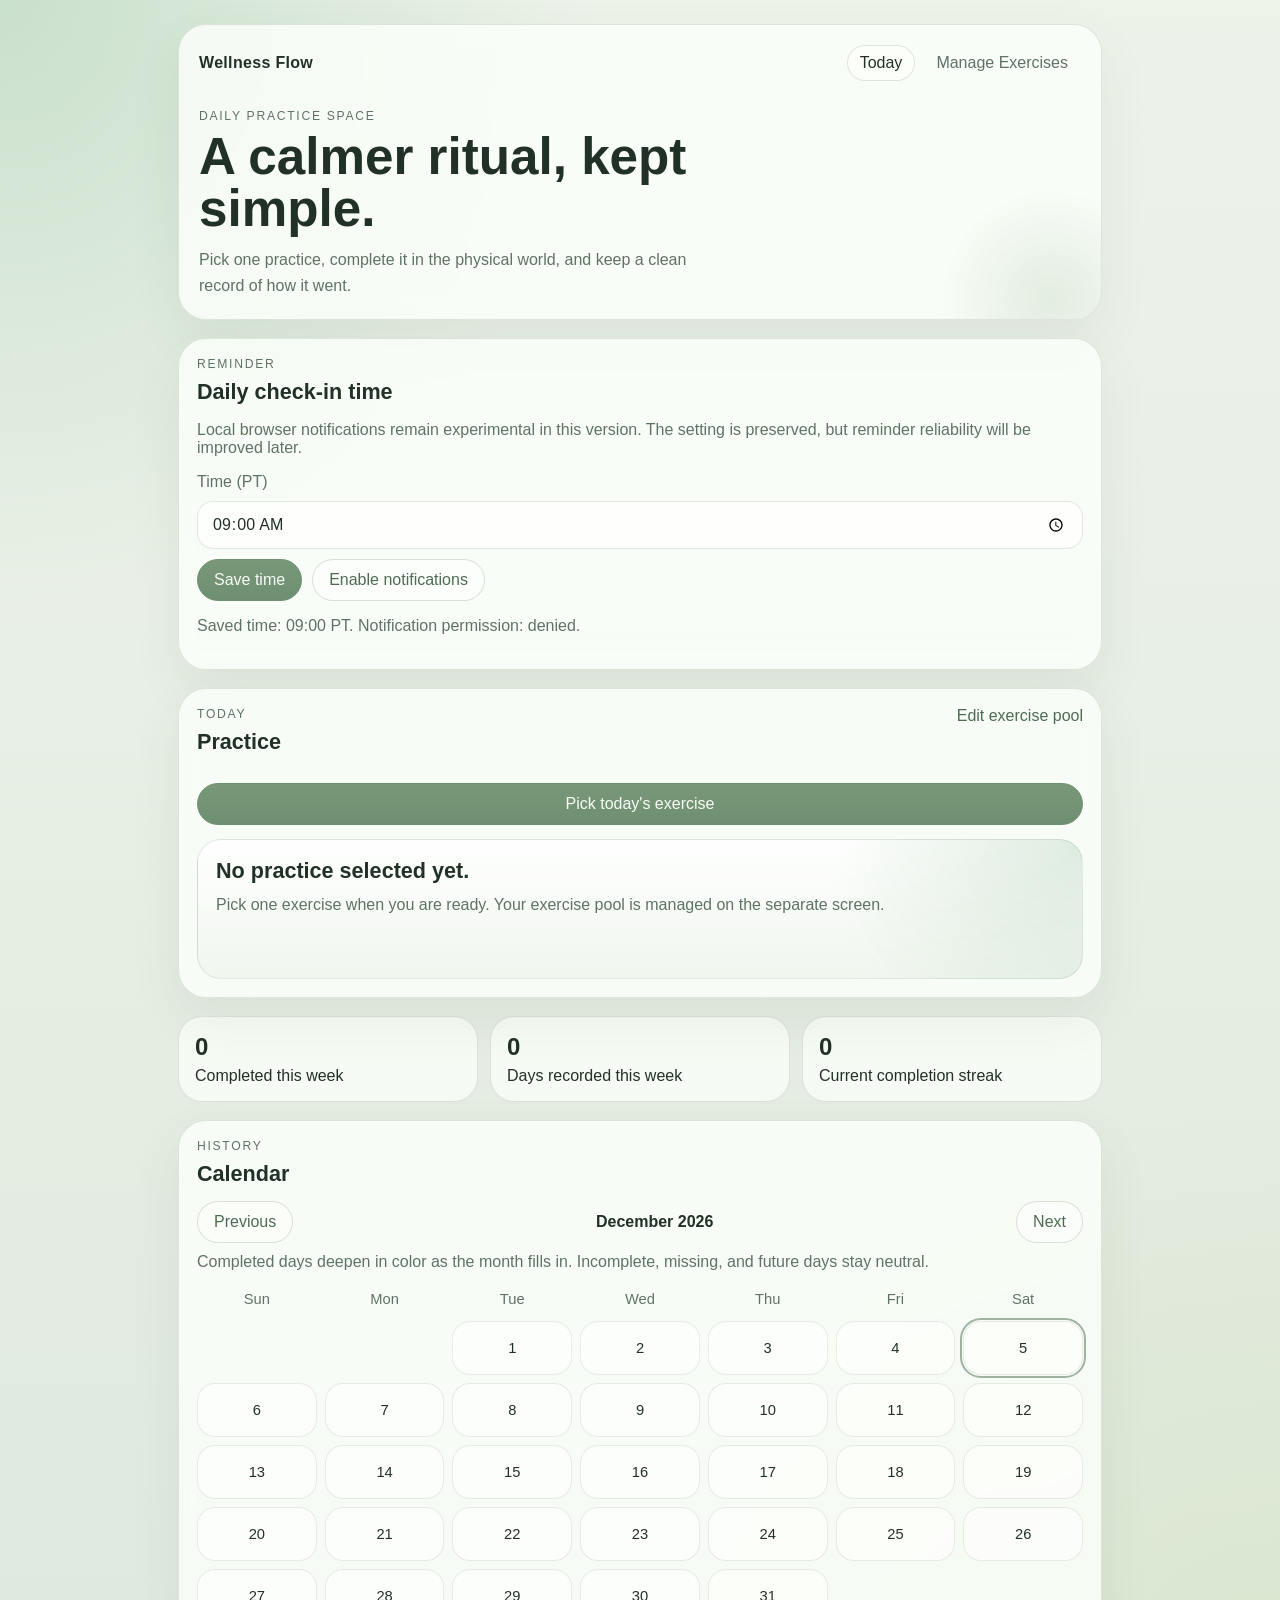
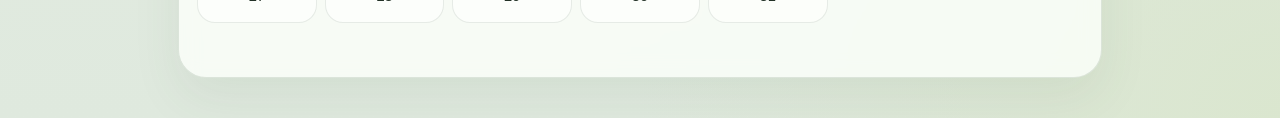
==== index.html @ dbfeb9e3 "Initial wellness flow app" ====
<!doctype html>
<html lang="en">
  <head>
    <meta charset="UTF-8" />
    <meta name="viewport" content="width=device-width, initial-scale=1.0" />
    <meta name="theme-color" content="#8ea889" />
    <meta name="apple-mobile-web-app-capable" content="yes" />
    <meta name="apple-mobile-web-app-status-bar-style" content="default" />
    <link rel="manifest" href="manifest.webmanifest" />
    <link rel="stylesheet" href="styles.css" />
    <title>Wellness Flow</title>
  </head>
  <body data-page="home">
    <main class="app-shell">
      <header class="hero-panel">
        <nav class="top-nav" aria-label="Primary">
          <a class="brand" href="index.html">Wellness Flow</a>
          <div class="nav-links">
            <a class="nav-link is-active" href="index.html">Today</a>
            <a class="nav-link" href="manage.html">Manage Exercises</a>
          </div>
        </nav>
        <div class="hero-copy">
          <p class="eyebrow">Daily practice space</p>
          <h1>A calmer ritual, kept simple.</h1>
          <p class="hero-text">
            Pick one practice, complete it in the physical world, and keep a clean record of how it went.
          </p>
        </div>
      </header>

      <section class="card reminder-card" aria-labelledby="reminder-title">
        <div class="section-heading">
          <div>
            <p class="eyebrow">Reminder</p>
            <h2 id="reminder-title">Daily check-in time</h2>
          </div>
        </div>
        <p class="muted">
          Local browser notifications remain experimental in this version. The setting is preserved, but reminder reliability will be improved later.
        </p>
        <div class="row">
          <label for="reminder-time">Time (PT)</label>
          <input id="reminder-time" type="time" value="09:00" />
          <button id="save-reminder" type="button">Save time</button>
          <button id="enable-notifications" type="button" class="ghost">Enable notifications</button>
        </div>
        <p id="reminder-status" class="status"></p>
      </section>

      <section class="card practice-card" aria-labelledby="today-title">
        <div class="section-heading">
          <div>
            <p class="eyebrow">Today</p>
            <h2 id="today-title">Practice</h2>
          </div>
          <a class="text-link" href="manage.html">Edit exercise pool</a>
        </div>
        <button id="pick-exercise" type="button">Pick today&apos;s exercise</button>
        <div id="selected-exercise" class="selected"></div>
        <form id="log-form" class="stack hidden">
          <label for="mood-rating">Mood rating (optional)</label>
          <select id="mood-rating">
            <option value="">No rating</option>
            <option value="1">1 - Very low</option>
            <option value="2">2 - Low</option>
            <option value="3">3 - Neutral</option>
            <option value="4">4 - Good</option>
            <option value="5">5 - Very good</option>
          </select>
          <textarea id="log-note" rows="3" placeholder="Write anything worth remembering."></textarea>
          <div class="row">
            <button id="mark-complete" type="button">Completed</button>
            <button id="mark-incomplete" type="button" class="ghost">Not completed</button>
          </div>
        </form>
      </section>

      <section class="stats-grid" aria-label="Progress overview">
        <div id="stats" class="stats"></div>
      </section>

      <section class="card" aria-labelledby="calendar-title">
        <div class="section-heading">
          <div>
            <p class="eyebrow">History</p>
            <h2 id="calendar-title">Calendar</h2>
          </div>
        </div>
        <div class="row between">
          <button id="prev-month" type="button" class="ghost">Previous</button>
          <strong id="month-label"></strong>
          <button id="next-month" type="button" class="ghost">Next</button>
        </div>
        <div id="calendar-legend" class="legend muted"></div>
        <div id="calendar" class="calendar"></div>
        <div id="day-detail" class="muted detail-box"></div>
      </section>
    </main>

    <script src="app.js"></script>
  </body>
</html>
---- styles.css ----
:root {
  --bg: #eef3ea;
  --bg-deep: #dfe9de;
  --card: rgba(252, 255, 250, 0.82);
  --line: rgba(97, 122, 98, 0.18);
  --text: #223126;
  --muted: #5f7363;
  --accent: #6f8f72;
  --accent-strong: #4e6b51;
  --accent-soft: #dce9d8;
  --shadow: 0 20px 50px rgba(65, 85, 64, 0.08);
}

* {
  box-sizing: border-box;
}

html {
  min-height: 100%;
}

body {
  margin: 0;
  min-height: 100vh;
  font-family: "Avenir Next", "Segoe UI", sans-serif;
  color: var(--text);
  background:
    radial-gradient(circle at top left, rgba(197, 222, 201, 0.9), transparent 28%),
    radial-gradient(circle at bottom right, rgba(218, 230, 206, 0.95), transparent 30%),
    linear-gradient(180deg, var(--bg) 0%, var(--bg-deep) 100%);
}

a {
  color: inherit;
}

.app-shell {
  max-width: 960px;
  margin: 0 auto;
  padding: 24px 18px 40px;
  display: grid;
  gap: 18px;
}

.hero-panel,
.card {
  border: 1px solid var(--line);
  border-radius: 28px;
  background: var(--card);
  box-shadow: var(--shadow);
  backdrop-filter: blur(10px);
}

.hero-panel {
  padding: 20px;
  overflow: hidden;
  position: relative;
}

.hero-panel::after {
  content: "";
  position: absolute;
  inset: auto -60px -90px auto;
  width: 220px;
  height: 220px;
  border-radius: 50%;
  background: radial-gradient(circle, rgba(154, 185, 149, 0.24) 0%, transparent 72%);
  pointer-events: none;
}

.hero-compact {
  min-height: 0;
}

.top-nav {
  display: flex;
  justify-content: space-between;
  align-items: center;
  gap: 12px;
  flex-wrap: wrap;
}

.brand {
  font-weight: 600;
  letter-spacing: 0.02em;
  text-decoration: none;
}

.nav-links {
  display: flex;
  gap: 8px;
  flex-wrap: wrap;
}

.nav-link {
  text-decoration: none;
  color: var(--muted);
  padding: 8px 12px;
  border-radius: 999px;
  border: 1px solid transparent;
}

.nav-link.is-active {
  color: var(--text);
  border-color: rgba(90, 118, 91, 0.18);
  background: rgba(255, 255, 255, 0.45);
}

.hero-copy {
  margin-top: 28px;
  max-width: 620px;
}

.eyebrow {
  margin: 0 0 8px;
  font-size: 0.76rem;
  letter-spacing: 0.14em;
  text-transform: uppercase;
  color: var(--muted);
}

h1 {
  margin: 0;
  font-size: clamp(2.1rem, 5vw, 3.2rem);
  line-height: 1.02;
  font-weight: 600;
}

h2 {
  margin: 0;
  font-size: 1.35rem;
  font-weight: 600;
}

.hero-text,
.muted,
.status {
  color: var(--muted);
}

.hero-text {
  margin: 12px 0 0;
  max-width: 56ch;
  font-size: 1rem;
  line-height: 1.6;
}

.card {
  padding: 18px;
}

.section-heading {
  display: flex;
  justify-content: space-between;
  align-items: start;
  gap: 12px;
  margin-bottom: 14px;
}

.text-link {
  color: var(--accent-strong);
  text-decoration: none;
}

.row {
  display: flex;
  gap: 10px;
  flex-wrap: wrap;
  align-items: center;
}

.between {
  justify-content: space-between;
}

.stack {
  display: grid;
  gap: 10px;
}

input,
textarea,
select,
button {
  font: inherit;
}

input,
textarea,
select {
  width: 100%;
  border: 1px solid rgba(97, 122, 98, 0.18);
  background: rgba(255, 255, 255, 0.78);
  color: var(--text);
  border-radius: 16px;
  padding: 12px 14px;
  transition: border-color 0.2s ease, box-shadow 0.2s ease;
}

input:focus,
textarea:focus,
select:focus {
  outline: none;
  border-color: rgba(79, 111, 83, 0.5);
  box-shadow: 0 0 0 4px rgba(111, 143, 114, 0.12);
}

button {
  border: 1px solid var(--accent);
  background: linear-gradient(180deg, #799879 0%, var(--accent) 100%);
  color: #f8fcf6;
  border-radius: 999px;
  padding: 11px 16px;
  cursor: pointer;
  transition: transform 0.15s ease, background 0.2s ease;
}

button:hover {
  transform: translateY(-1px);
  background: linear-gradient(180deg, #6d8a6d 0%, var(--accent-strong) 100%);
}

button.ghost {
  background: rgba(255, 255, 255, 0.45);
  color: var(--accent-strong);
  border-color: rgba(90, 118, 91, 0.22);
}

.reminder-card .row label {
  color: var(--muted);
}

.practice-card {
  display: grid;
  gap: 14px;
}

.selected {
  min-height: 140px;
  padding: 18px;
  border-radius: 24px;
  border: 1px solid rgba(111, 143, 114, 0.18);
  background:
    radial-gradient(circle at top right, rgba(191, 217, 194, 0.5), transparent 28%),
    linear-gradient(180deg, rgba(255, 255, 255, 0.84) 0%, rgba(240, 246, 238, 0.96) 100%);
}

.selected strong {
  display: block;
  font-size: 1.35rem;
  margin-bottom: 8px;
}

.selected p {
  margin: 0;
  line-height: 1.65;
  color: var(--muted);
}

.hidden {
  display: none;
}

.stats-grid {
  display: block;
}

.stats {
  display: grid;
  grid-template-columns: repeat(3, minmax(0, 1fr));
  gap: 12px;
}

.stats .item {
  border: 1px solid var(--line);
  border-radius: 24px;
  padding: 16px;
  background: rgba(252, 255, 250, 0.74);
}

.stats .value {
  display: block;
  margin-bottom: 6px;
  font-size: 1.5rem;
  font-weight: 600;
}

.legend {
  margin: 10px 0 0;
}

.calendar {
  margin-top: 14px;
  display: grid;
  grid-template-columns: repeat(7, minmax(0, 1fr));
  gap: 8px;
}

.day-name,
.day {
  min-height: 54px;
  display: flex;
  align-items: center;
  justify-content: center;
  border-radius: 18px;
  text-align: center;
  font-size: 0.92rem;
}

.day-name {
  min-height: 28px;
  color: var(--muted);
}

.day {
  border: 1px solid rgba(97, 122, 98, 0.14);
  background: rgba(255, 255, 255, 0.55);
  color: var(--text);
}

.day.empty {
  border: 0;
  background: transparent;
}

.day.complete-1 {
  background: #e6eec7;
}

.day.complete-2 {
  background: #dbe8b2;
}

.day.complete-3 {
  background: #cbe0a2;
}

.day.complete-4 {
  background: #b9d88f;
}

.day.complete-5 {
  background: #a3cd82;
}

.day.today {
  outline: 2px solid rgba(79, 111, 83, 0.52);
  outline-offset: 1px;
}

.detail-box {
  margin-top: 12px;
  min-height: 24px;
}

.import-box,
.exercise-list li {
  border: 1px solid var(--line);
  border-radius: 20px;
  background: rgba(255, 255, 255, 0.58);
}

.import-box {
  padding: 14px;
}

.exercise-list {
  list-style: none;
  margin: 0;
  padding: 0;
  display: grid;
  gap: 10px;
}

.exercise-list li {
  padding: 14px;
}

.exercise-list li .top {
  display: flex;
  justify-content: space-between;
  gap: 8px;
  align-items: start;
}

.exercise-list li p {
  margin: 8px 0 0;
  color: var(--muted);
  line-height: 1.55;
  white-space: pre-wrap;
}

@media (max-width: 720px) {
  .app-shell {
    padding: 14px 12px 28px;
  }

  .hero-panel,
  .card {
    border-radius: 24px;
  }

  .hero-copy {
    margin-top: 20px;
  }

  .stats {
    grid-template-columns: 1fr;
  }

  .calendar {
    gap: 6px;
  }

  .day-name,
  .day {
    min-height: 44px;
    border-radius: 14px;
    font-size: 0.82rem;
  }
}
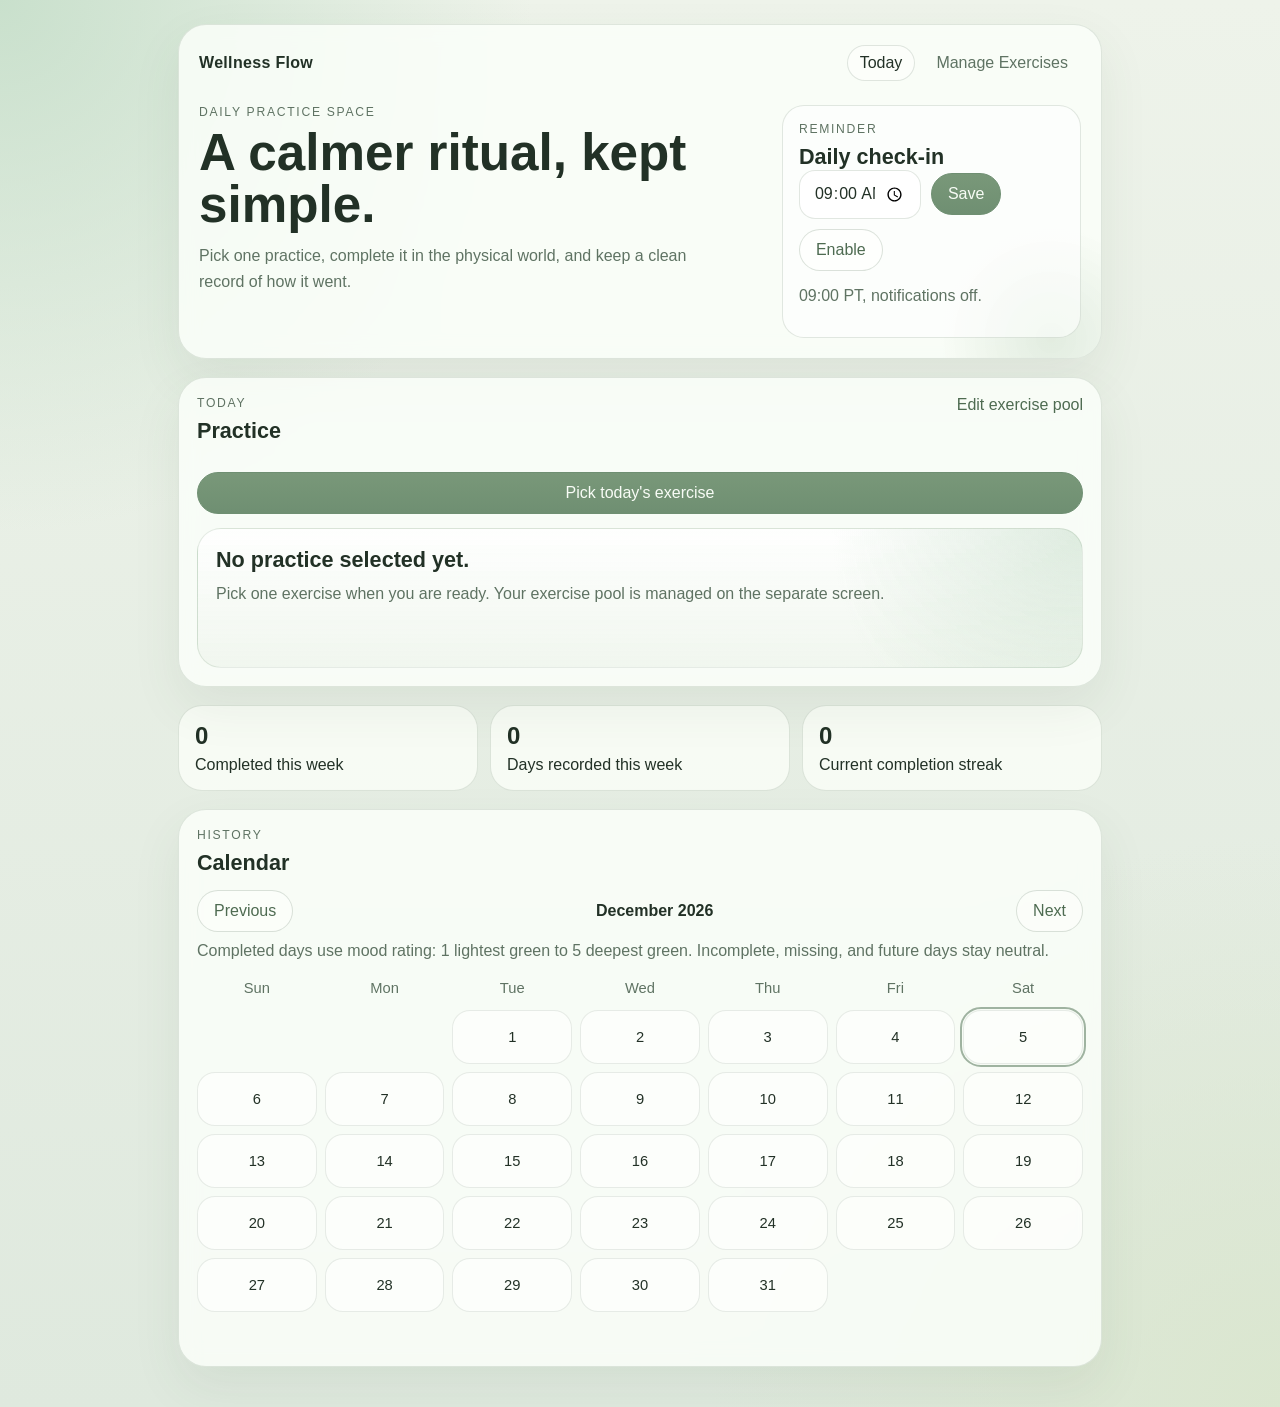
==== commit 51eec936: "Refine hero reminder and rating-based calendar colors" ====
--- a/index.html
+++ b/index.html
@@ -6,6 +6,8 @@
     <meta name="theme-color" content="#8ea889" />
     <meta name="apple-mobile-web-app-capable" content="yes" />
     <meta name="apple-mobile-web-app-status-bar-style" content="default" />
+    <link rel="icon" href="icons/icon-192.png" sizes="192x192" />
+    <link rel="apple-touch-icon" href="icons/icon-192.png" />
     <link rel="manifest" href="manifest.webmanifest" />
     <link rel="stylesheet" href="styles.css" />
     <title>Wellness Flow</title>
@@ -20,33 +22,26 @@
             <a class="nav-link" href="manage.html">Manage Exercises</a>
           </div>
         </nav>
-        <div class="hero-copy">
-          <p class="eyebrow">Daily practice space</p>
-          <h1>A calmer ritual, kept simple.</h1>
-          <p class="hero-text">
-            Pick one practice, complete it in the physical world, and keep a clean record of how it went.
-          </p>
+        <div class="hero-grid">
+          <div class="hero-copy">
+            <p class="eyebrow">Daily practice space</p>
+            <h1>A calmer ritual, kept simple.</h1>
+            <p class="hero-text">
+              Pick one practice, complete it in the physical world, and keep a clean record of how it went.
+            </p>
+          </div>
+          <section class="hero-reminder" aria-labelledby="reminder-title">
+            <p class="eyebrow">Reminder</p>
+            <h2 id="reminder-title">Daily check-in</h2>
+            <div class="row hero-reminder-row">
+              <input id="reminder-time" type="time" value="09:00" aria-label="Reminder time in Pacific Time" />
+              <button id="save-reminder" type="button">Save</button>
+              <button id="enable-notifications" type="button" class="ghost">Enable</button>
+            </div>
+            <p id="reminder-status" class="status"></p>
+          </section>
         </div>
       </header>
-
-      <section class="card reminder-card" aria-labelledby="reminder-title">
-        <div class="section-heading">
-          <div>
-            <p class="eyebrow">Reminder</p>
-            <h2 id="reminder-title">Daily check-in time</h2>
-          </div>
-        </div>
-        <p class="muted">
-          Local browser notifications remain experimental in this version. The setting is preserved, but reminder reliability will be improved later.
-        </p>
-        <div class="row">
-          <label for="reminder-time">Time (PT)</label>
-          <input id="reminder-time" type="time" value="09:00" />
-          <button id="save-reminder" type="button">Save time</button>
-          <button id="enable-notifications" type="button" class="ghost">Enable notifications</button>
-        </div>
-        <p id="reminder-status" class="status"></p>
-      </section>
 
       <section class="card practice-card" aria-labelledby="today-title">
         <div class="section-heading">
--- a/styles.css
+++ b/styles.css
@@ -111,6 +111,35 @@
   max-width: 620px;
 }
 
+.hero-grid {
+  margin-top: 24px;
+  display: grid;
+  grid-template-columns: minmax(0, 1.7fr) minmax(260px, 0.9fr);
+  gap: 18px;
+  align-items: start;
+}
+
+.hero-grid .hero-copy {
+  margin-top: 0;
+}
+
+.hero-reminder {
+  position: relative;
+  z-index: 1;
+  padding: 16px;
+  border: 1px solid rgba(97, 122, 98, 0.18);
+  border-radius: 22px;
+  background: rgba(255, 255, 255, 0.58);
+}
+
+.hero-reminder-row {
+  align-items: stretch;
+}
+
+.hero-reminder-row input {
+  max-width: 122px;
+}
+
 .eyebrow {
   margin: 0 0 8px;
   font-size: 0.76rem;
@@ -226,10 +255,6 @@
   border-color: rgba(90, 118, 91, 0.22);
 }
 
-.reminder-card .row label {
-  color: var(--muted);
-}
-
 .practice-card {
   display: grid;
   gap: 14px;
@@ -324,23 +349,28 @@
 }
 
 .day.complete-1 {
-  background: #e6eec7;
+  background: #edf5e6;
 }
 
 .day.complete-2 {
-  background: #dbe8b2;
+  background: #d9ebcf;
 }
 
 .day.complete-3 {
-  background: #cbe0a2;
+  background: #c1deba;
 }
 
 .day.complete-4 {
-  background: #b9d88f;
+  background: #9ecb98;
 }
 
 .day.complete-5 {
-  background: #a3cd82;
+  background: #6fa06f;
+  color: #f8fcf6;
+}
+
+.day.complete-unrated {
+  background: #dfead8;
 }
 
 .day.today {
@@ -404,6 +434,15 @@
     margin-top: 20px;
   }
 
+  .hero-grid {
+    margin-top: 20px;
+    grid-template-columns: 1fr;
+  }
+
+  .hero-reminder-row input {
+    max-width: none;
+  }
+
   .stats {
     grid-template-columns: 1fr;
   }
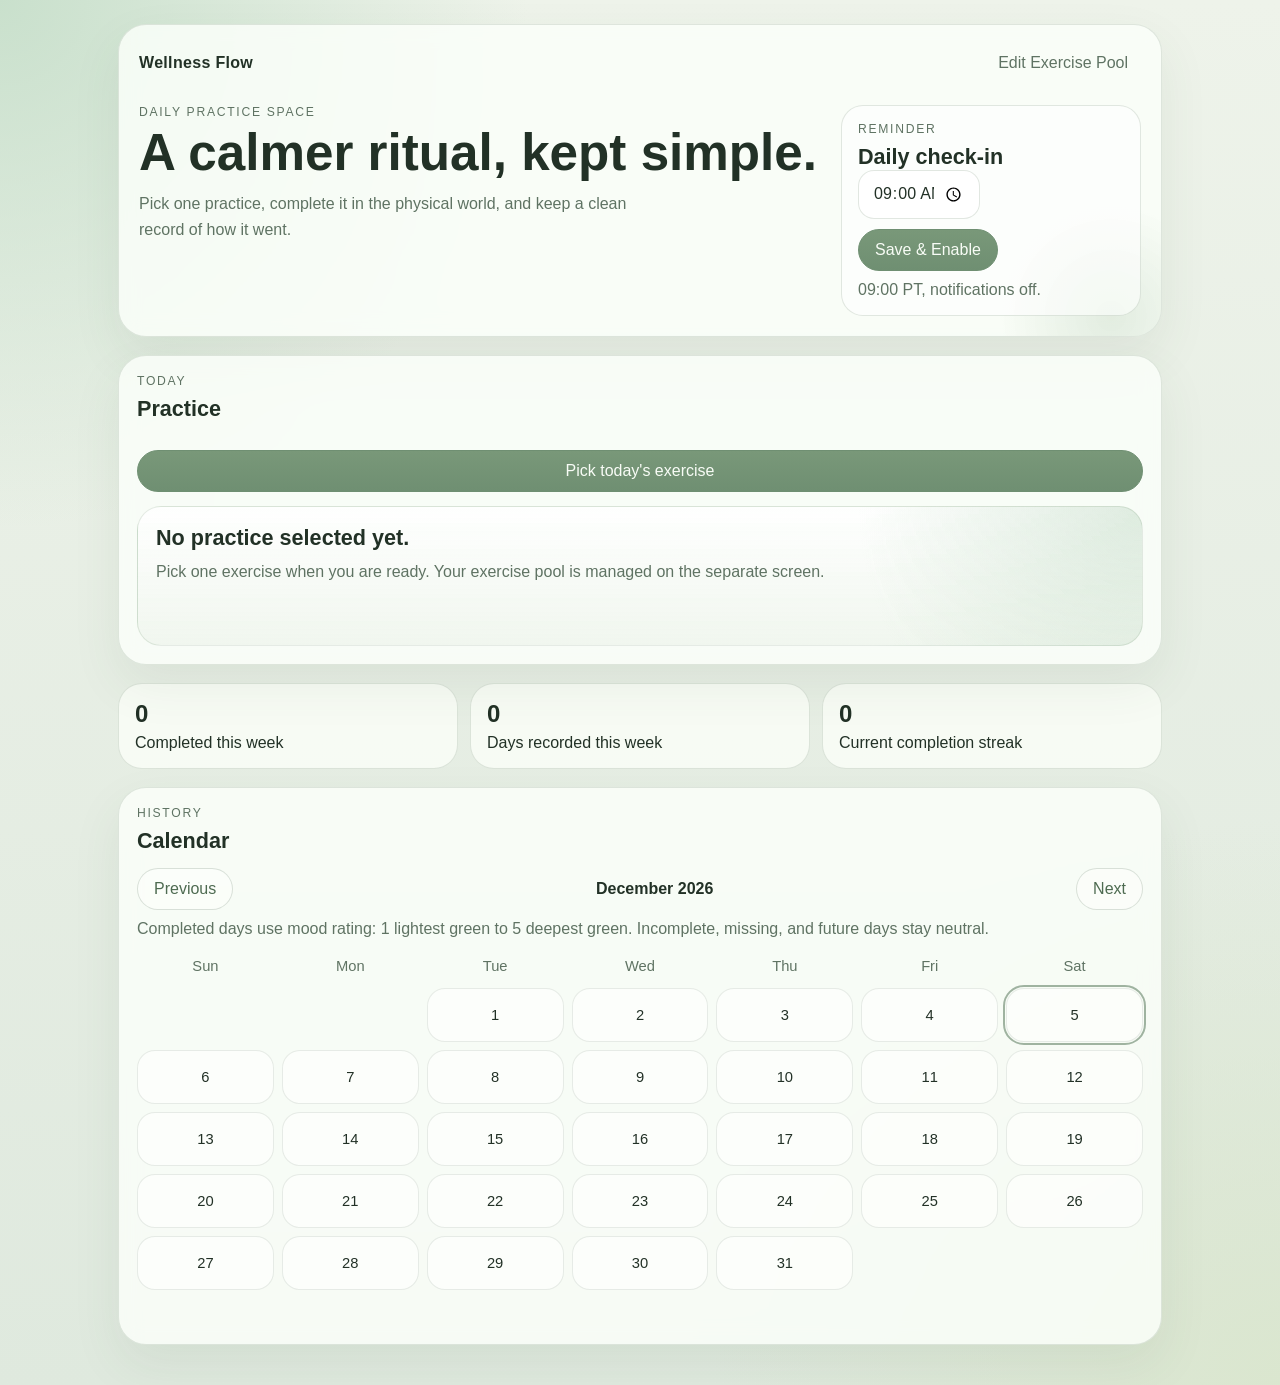
==== commit 7810286b: "Refine reminder UI and simplify navigation" ====
--- a/index.html
+++ b/index.html
@@ -17,10 +17,7 @@
       <header class="hero-panel">
         <nav class="top-nav" aria-label="Primary">
           <a class="brand" href="index.html">Wellness Flow</a>
-          <div class="nav-links">
-            <a class="nav-link is-active" href="index.html">Today</a>
-            <a class="nav-link" href="manage.html">Manage Exercises</a>
-          </div>
+          <a class="nav-link" href="manage.html">Edit Exercise Pool</a>
         </nav>
         <div class="hero-grid">
           <div class="hero-copy">
@@ -35,8 +32,7 @@
             <h2 id="reminder-title">Daily check-in</h2>
             <div class="row hero-reminder-row">
               <input id="reminder-time" type="time" value="09:00" aria-label="Reminder time in Pacific Time" />
-              <button id="save-reminder" type="button">Save</button>
-              <button id="enable-notifications" type="button" class="ghost">Enable</button>
+              <button id="save-reminder" type="button">Save &amp; Enable</button>
             </div>
             <p id="reminder-status" class="status"></p>
           </section>
@@ -49,7 +45,6 @@
             <p class="eyebrow">Today</p>
             <h2 id="today-title">Practice</h2>
           </div>
-          <a class="text-link" href="manage.html">Edit exercise pool</a>
         </div>
         <button id="pick-exercise" type="button">Pick today&apos;s exercise</button>
         <div id="selected-exercise" class="selected"></div>
--- a/styles.css
+++ b/styles.css
@@ -35,7 +35,7 @@
 }
 
 .app-shell {
-  max-width: 960px;
+  max-width: 1080px;
   margin: 0 auto;
   padding: 24px 18px 40px;
   display: grid;
@@ -86,12 +86,6 @@
   text-decoration: none;
 }
 
-.nav-links {
-  display: flex;
-  gap: 8px;
-  flex-wrap: wrap;
-}
-
 .nav-link {
   text-decoration: none;
   color: var(--muted);
@@ -108,14 +102,14 @@
 
 .hero-copy {
   margin-top: 28px;
-  max-width: 620px;
+  max-width: 100%;
 }
 
 .hero-grid {
   margin-top: 24px;
   display: grid;
-  grid-template-columns: minmax(0, 1.7fr) minmax(260px, 0.9fr);
-  gap: 18px;
+  grid-template-columns: minmax(0, 1fr) 300px;
+  gap: 20px;
   align-items: start;
 }
 
@@ -134,10 +128,16 @@
 
 .hero-reminder-row {
   align-items: stretch;
+  flex-wrap: nowrap;
 }
 
 .hero-reminder-row input {
   max-width: 122px;
+  min-width: 122px;
+}
+
+.hero-reminder .status {
+  margin: 10px 0 0;
 }
 
 .eyebrow {
@@ -255,6 +255,11 @@
   border-color: rgba(90, 118, 91, 0.22);
 }
 
+button.is-ready {
+  background: linear-gradient(180deg, #6d8a6d 0%, var(--accent-strong) 100%);
+  border-color: var(--accent-strong);
+}
+
 .practice-card {
   display: grid;
   gap: 14px;
@@ -439,8 +444,13 @@
     grid-template-columns: 1fr;
   }
 
+  .hero-reminder-row {
+    flex-wrap: wrap;
+  }
+
   .hero-reminder-row input {
     max-width: none;
+    min-width: 0;
   }
 
   .stats {
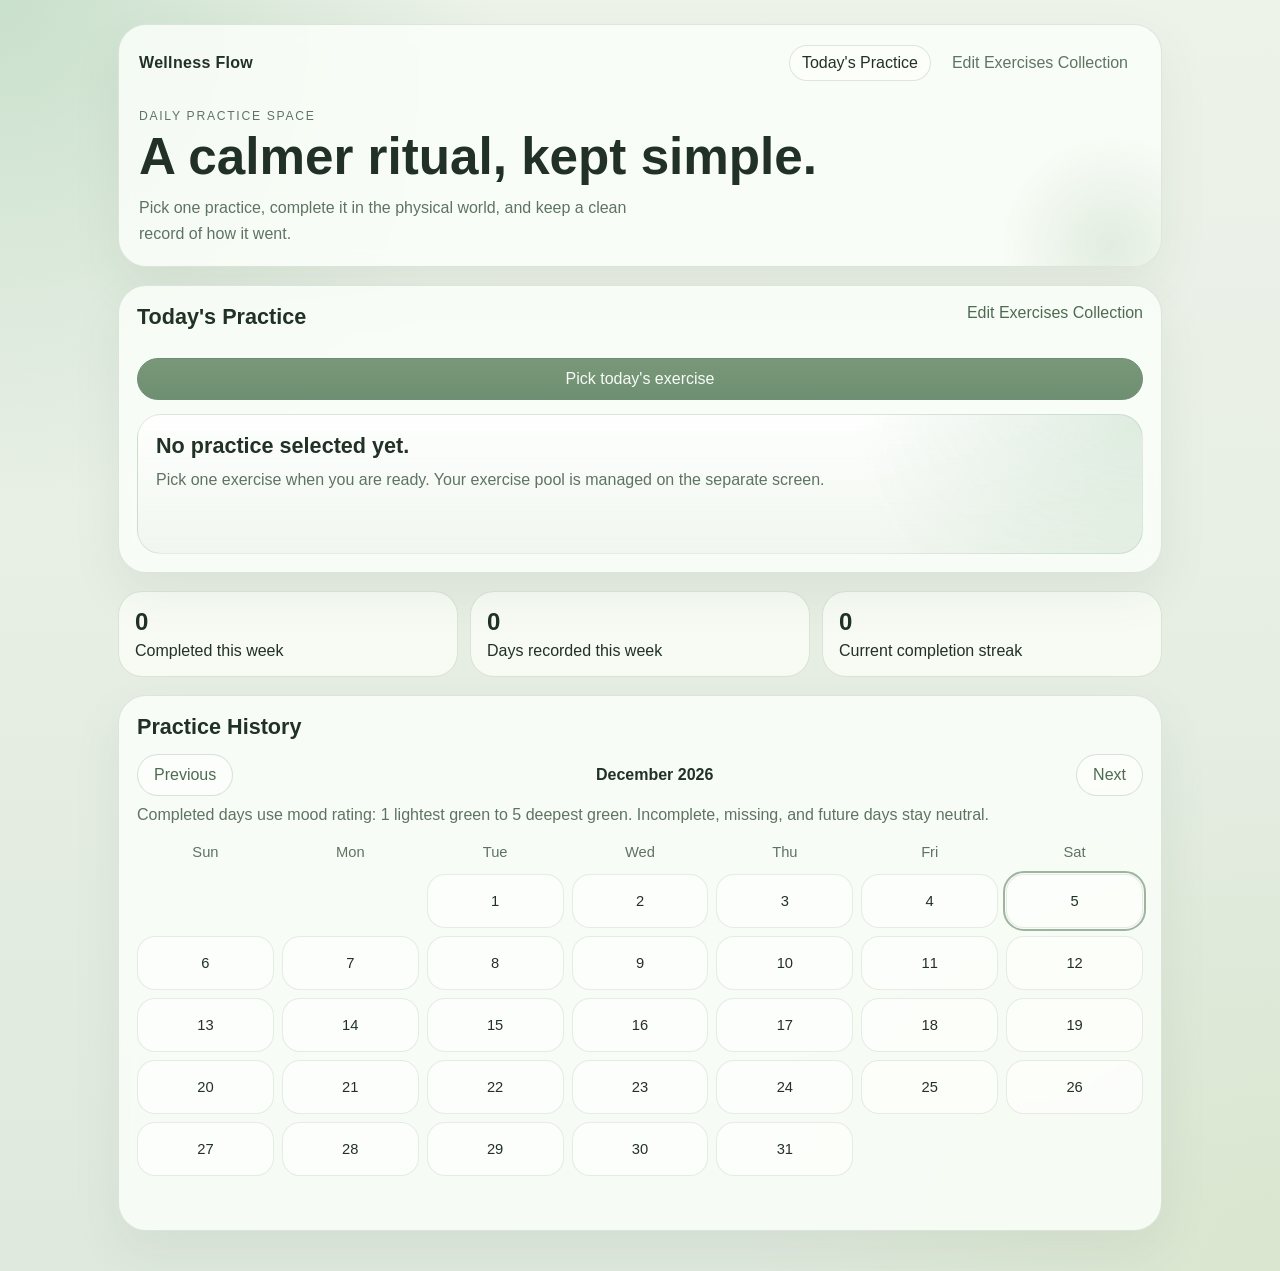
==== commit 66896f47: "Remove reminders and add starter exercises" ====
--- a/index.html
+++ b/index.html
@@ -17,34 +17,24 @@
       <header class="hero-panel">
         <nav class="top-nav" aria-label="Primary">
           <a class="brand" href="index.html">Wellness Flow</a>
-          <a class="nav-link" href="manage.html">Edit Exercise Pool</a>
+          <div class="nav-actions">
+            <a class="nav-link is-active" href="index.html">Today&apos;s Practice</a>
+            <a class="nav-link" href="manage.html">Edit Exercises Collection</a>
+          </div>
         </nav>
-        <div class="hero-grid">
-          <div class="hero-copy">
-            <p class="eyebrow">Daily practice space</p>
-            <h1>A calmer ritual, kept simple.</h1>
-            <p class="hero-text">
-              Pick one practice, complete it in the physical world, and keep a clean record of how it went.
-            </p>
-          </div>
-          <section class="hero-reminder" aria-labelledby="reminder-title">
-            <p class="eyebrow">Reminder</p>
-            <h2 id="reminder-title">Daily check-in</h2>
-            <div class="row hero-reminder-row">
-              <input id="reminder-time" type="time" value="09:00" aria-label="Reminder time in Pacific Time" />
-              <button id="save-reminder" type="button">Save &amp; Enable</button>
-            </div>
-            <p id="reminder-status" class="status"></p>
-          </section>
+        <div class="hero-copy">
+          <p class="eyebrow">Daily practice space</p>
+          <h1>A calmer ritual, kept simple.</h1>
+          <p class="hero-text">
+            Pick one practice, complete it in the physical world, and keep a clean record of how it went.
+          </p>
         </div>
       </header>
 
       <section class="card practice-card" aria-labelledby="today-title">
         <div class="section-heading">
-          <div>
-            <p class="eyebrow">Today</p>
-            <h2 id="today-title">Practice</h2>
-          </div>
+          <h2 id="today-title">Today&apos;s Practice</h2>
+          <a class="text-link" href="manage.html">Edit Exercises Collection</a>
         </div>
         <button id="pick-exercise" type="button">Pick today&apos;s exercise</button>
         <div id="selected-exercise" class="selected"></div>
@@ -72,10 +62,7 @@
 
       <section class="card" aria-labelledby="calendar-title">
         <div class="section-heading">
-          <div>
-            <p class="eyebrow">History</p>
-            <h2 id="calendar-title">Calendar</h2>
-          </div>
+          <h2 id="calendar-title">Practice History</h2>
         </div>
         <div class="row between">
           <button id="prev-month" type="button" class="ghost">Previous</button>
--- a/styles.css
+++ b/styles.css
@@ -80,6 +80,12 @@
   flex-wrap: wrap;
 }
 
+.nav-actions {
+  display: flex;
+  gap: 8px;
+  flex-wrap: wrap;
+}
+
 .brand {
   font-weight: 600;
   letter-spacing: 0.02em;
@@ -103,41 +109,6 @@
 .hero-copy {
   margin-top: 28px;
   max-width: 100%;
-}
-
-.hero-grid {
-  margin-top: 24px;
-  display: grid;
-  grid-template-columns: minmax(0, 1fr) 300px;
-  gap: 20px;
-  align-items: start;
-}
-
-.hero-grid .hero-copy {
-  margin-top: 0;
-}
-
-.hero-reminder {
-  position: relative;
-  z-index: 1;
-  padding: 16px;
-  border: 1px solid rgba(97, 122, 98, 0.18);
-  border-radius: 22px;
-  background: rgba(255, 255, 255, 0.58);
-}
-
-.hero-reminder-row {
-  align-items: stretch;
-  flex-wrap: nowrap;
-}
-
-.hero-reminder-row input {
-  max-width: 122px;
-  min-width: 122px;
-}
-
-.hero-reminder .status {
-  margin: 10px 0 0;
 }
 
 .eyebrow {
@@ -255,11 +226,6 @@
   border-color: rgba(90, 118, 91, 0.22);
 }
 
-button.is-ready {
-  background: linear-gradient(180deg, #6d8a6d 0%, var(--accent-strong) 100%);
-  border-color: var(--accent-strong);
-}
-
 .practice-card {
   display: grid;
   gap: 14px;
@@ -439,20 +405,6 @@
     margin-top: 20px;
   }
 
-  .hero-grid {
-    margin-top: 20px;
-    grid-template-columns: 1fr;
-  }
-
-  .hero-reminder-row {
-    flex-wrap: wrap;
-  }
-
-  .hero-reminder-row input {
-    max-width: none;
-    min-width: 0;
-  }
-
   .stats {
     grid-template-columns: 1fr;
   }
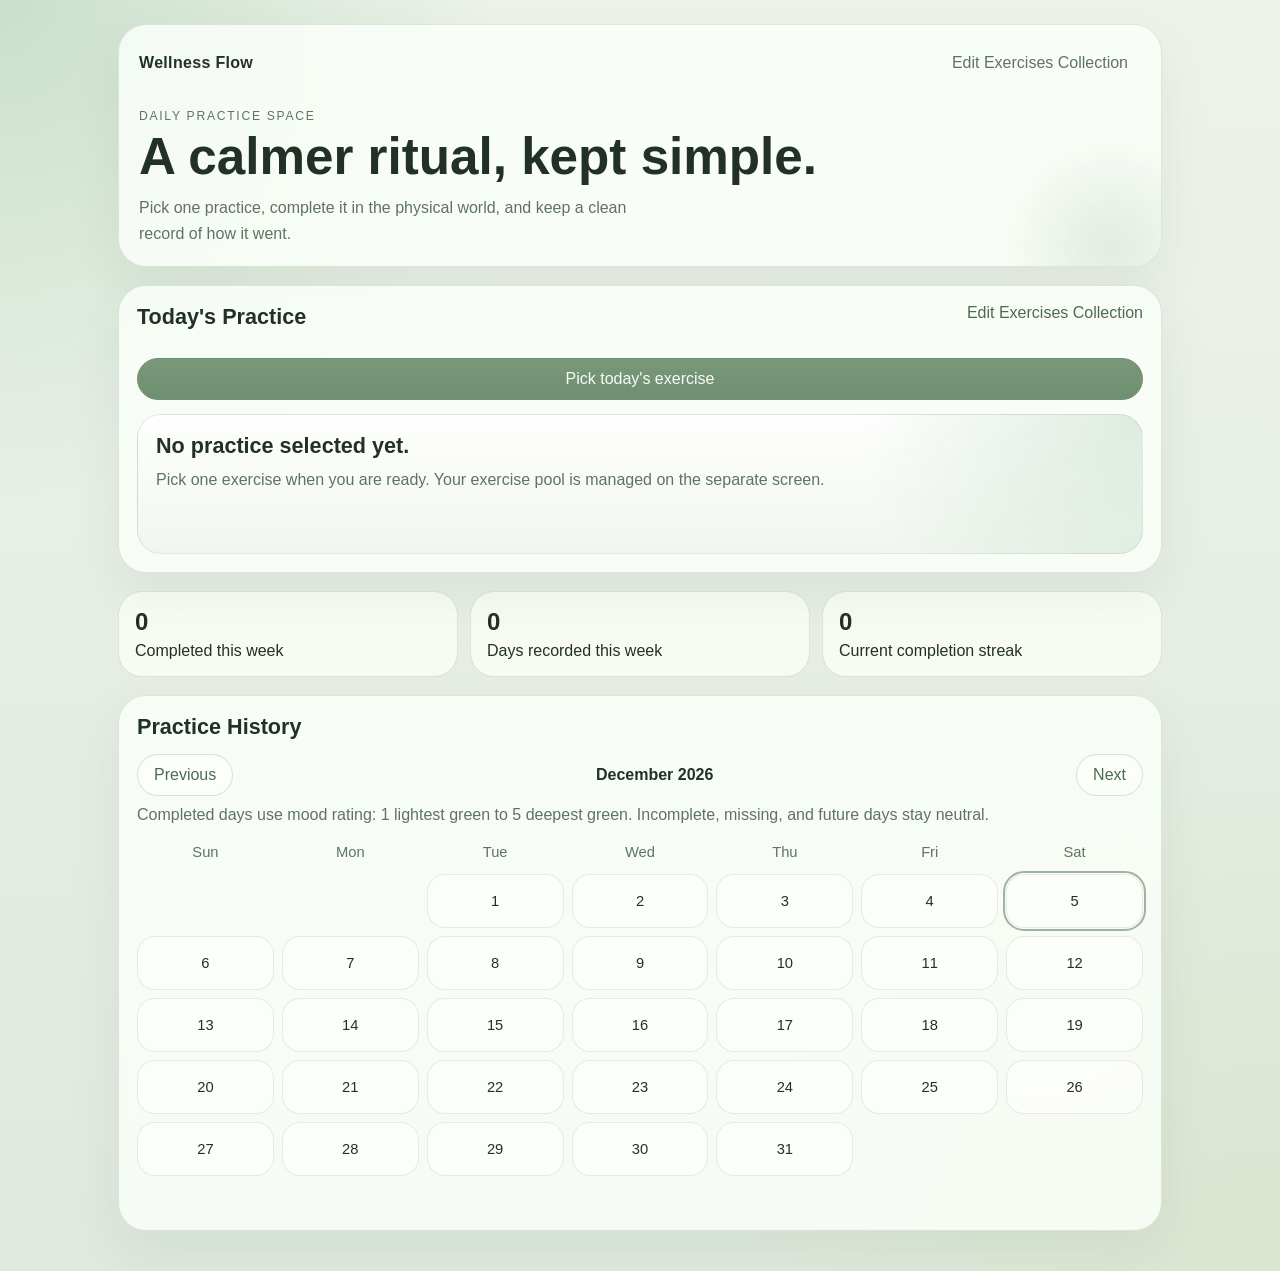
==== commit 930b999f: "Simplify page navigation labels" ====
--- a/index.html
+++ b/index.html
@@ -17,10 +17,7 @@
       <header class="hero-panel">
         <nav class="top-nav" aria-label="Primary">
           <a class="brand" href="index.html">Wellness Flow</a>
-          <div class="nav-actions">
-            <a class="nav-link is-active" href="index.html">Today&apos;s Practice</a>
-            <a class="nav-link" href="manage.html">Edit Exercises Collection</a>
-          </div>
+          <a class="nav-link" href="manage.html">Edit Exercises Collection</a>
         </nav>
         <div class="hero-copy">
           <p class="eyebrow">Daily practice space</p>
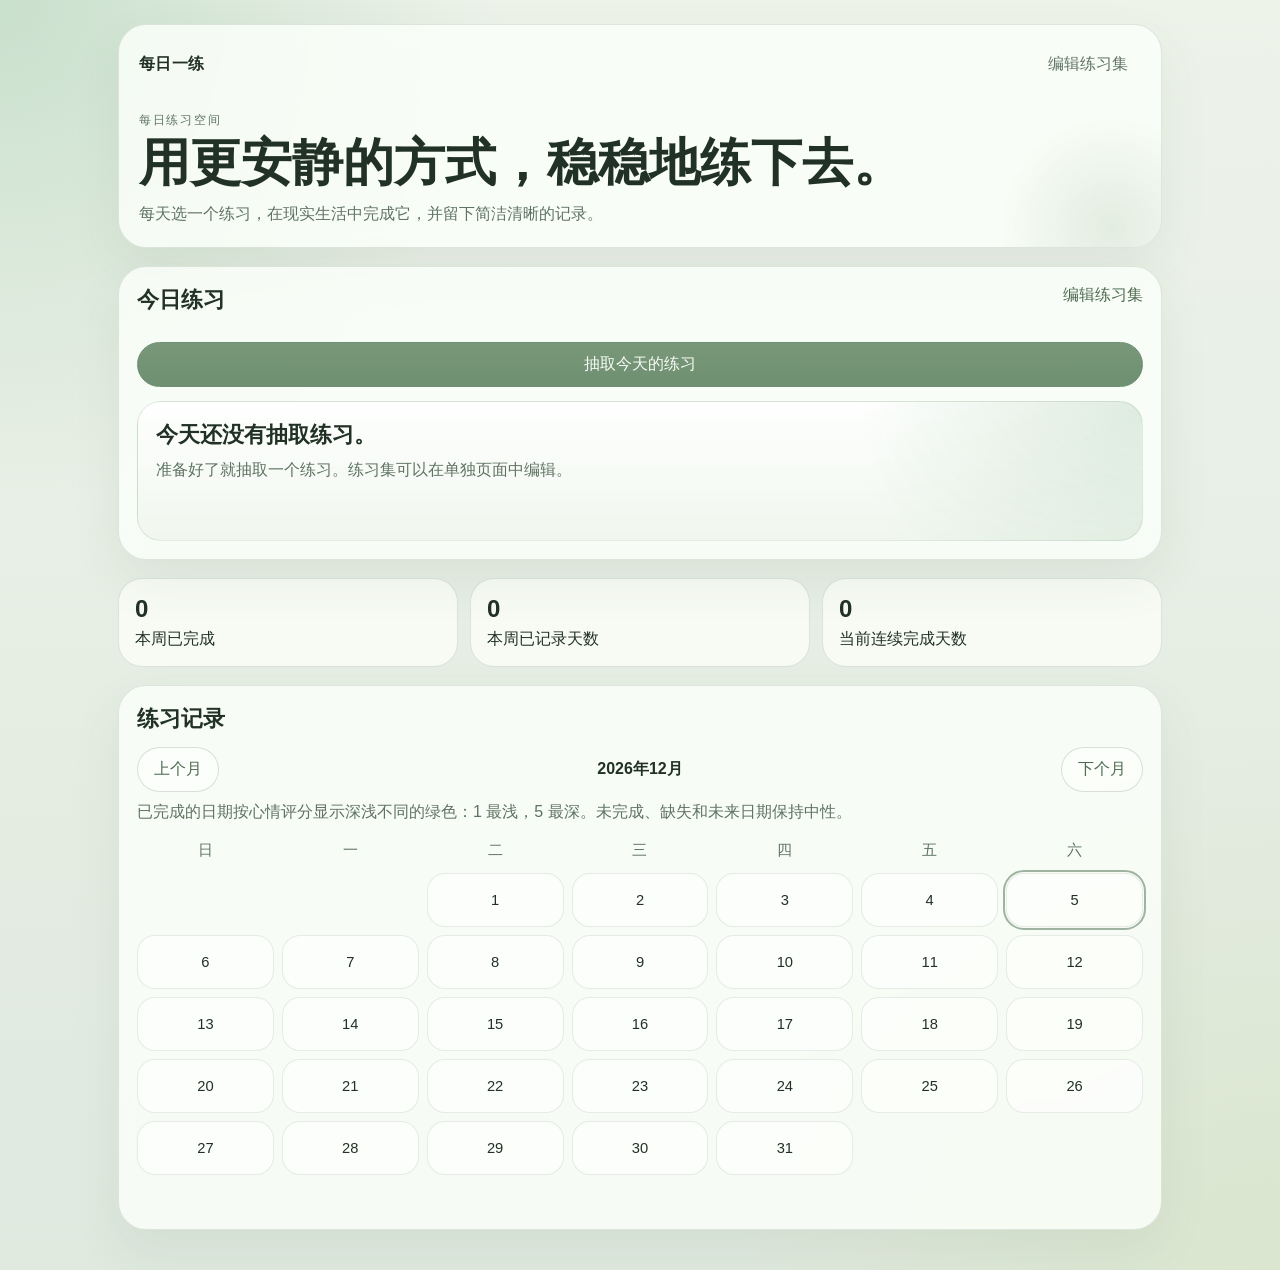
==== commit b3af1e6f: "Translate UI to Simplified Chinese" ====
--- a/index.html
+++ b/index.html
@@ -1,5 +1,5 @@
 <!doctype html>
-<html lang="en">
+<html lang="zh-CN">
   <head>
     <meta charset="UTF-8" />
     <meta name="viewport" content="width=device-width, initial-scale=1.0" />
@@ -10,61 +10,61 @@
     <link rel="apple-touch-icon" href="icons/icon-192.png" />
     <link rel="manifest" href="manifest.webmanifest" />
     <link rel="stylesheet" href="styles.css" />
-    <title>Wellness Flow</title>
+    <title>每日一练</title>
   </head>
   <body data-page="home">
     <main class="app-shell">
       <header class="hero-panel">
         <nav class="top-nav" aria-label="Primary">
-          <a class="brand" href="index.html">Wellness Flow</a>
-          <a class="nav-link" href="manage.html">Edit Exercises Collection</a>
+          <a class="brand" href="index.html">每日一练</a>
+          <a class="nav-link" href="manage.html">编辑练习集</a>
         </nav>
         <div class="hero-copy">
-          <p class="eyebrow">Daily practice space</p>
-          <h1>A calmer ritual, kept simple.</h1>
+          <p class="eyebrow">每日练习空间</p>
+          <h1>用更安静的方式，稳稳地练下去。</h1>
           <p class="hero-text">
-            Pick one practice, complete it in the physical world, and keep a clean record of how it went.
+            每天选一个练习，在现实生活中完成它，并留下简洁清晰的记录。
           </p>
         </div>
       </header>
 
       <section class="card practice-card" aria-labelledby="today-title">
         <div class="section-heading">
-          <h2 id="today-title">Today&apos;s Practice</h2>
-          <a class="text-link" href="manage.html">Edit Exercises Collection</a>
+          <h2 id="today-title">今日练习</h2>
+          <a class="text-link" href="manage.html">编辑练习集</a>
         </div>
-        <button id="pick-exercise" type="button">Pick today&apos;s exercise</button>
+        <button id="pick-exercise" type="button">抽取今天的练习</button>
         <div id="selected-exercise" class="selected"></div>
         <form id="log-form" class="stack hidden">
-          <label for="mood-rating">Mood rating (optional)</label>
+          <label for="mood-rating">心情评分（可选）</label>
           <select id="mood-rating">
-            <option value="">No rating</option>
-            <option value="1">1 - Very low</option>
-            <option value="2">2 - Low</option>
-            <option value="3">3 - Neutral</option>
-            <option value="4">4 - Good</option>
-            <option value="5">5 - Very good</option>
+            <option value="">不评分</option>
+            <option value="1">1 - 很低落</option>
+            <option value="2">2 - 偏低</option>
+            <option value="3">3 - 平稳</option>
+            <option value="4">4 - 不错</option>
+            <option value="5">5 - 很好</option>
           </select>
-          <textarea id="log-note" rows="3" placeholder="Write anything worth remembering."></textarea>
+          <textarea id="log-note" rows="3" placeholder="写下你想记录的感受或想法。"></textarea>
           <div class="row">
-            <button id="mark-complete" type="button">Completed</button>
-            <button id="mark-incomplete" type="button" class="ghost">Not completed</button>
+            <button id="mark-complete" type="button">已完成</button>
+            <button id="mark-incomplete" type="button" class="ghost">未完成</button>
           </div>
         </form>
       </section>
 
-      <section class="stats-grid" aria-label="Progress overview">
+      <section class="stats-grid" aria-label="进度概览">
         <div id="stats" class="stats"></div>
       </section>
 
       <section class="card" aria-labelledby="calendar-title">
         <div class="section-heading">
-          <h2 id="calendar-title">Practice History</h2>
+          <h2 id="calendar-title">练习记录</h2>
         </div>
         <div class="row between">
-          <button id="prev-month" type="button" class="ghost">Previous</button>
+          <button id="prev-month" type="button" class="ghost">上个月</button>
           <strong id="month-label"></strong>
-          <button id="next-month" type="button" class="ghost">Next</button>
+          <button id="next-month" type="button" class="ghost">下个月</button>
         </div>
         <div id="calendar-legend" class="legend muted"></div>
         <div id="calendar" class="calendar"></div>
--- a/styles.css
+++ b/styles.css
@@ -140,7 +140,7 @@
 
 .hero-text {
   margin: 12px 0 0;
-  max-width: 56ch;
+  max-width: 100%;
   font-size: 1rem;
   line-height: 1.6;
 }
